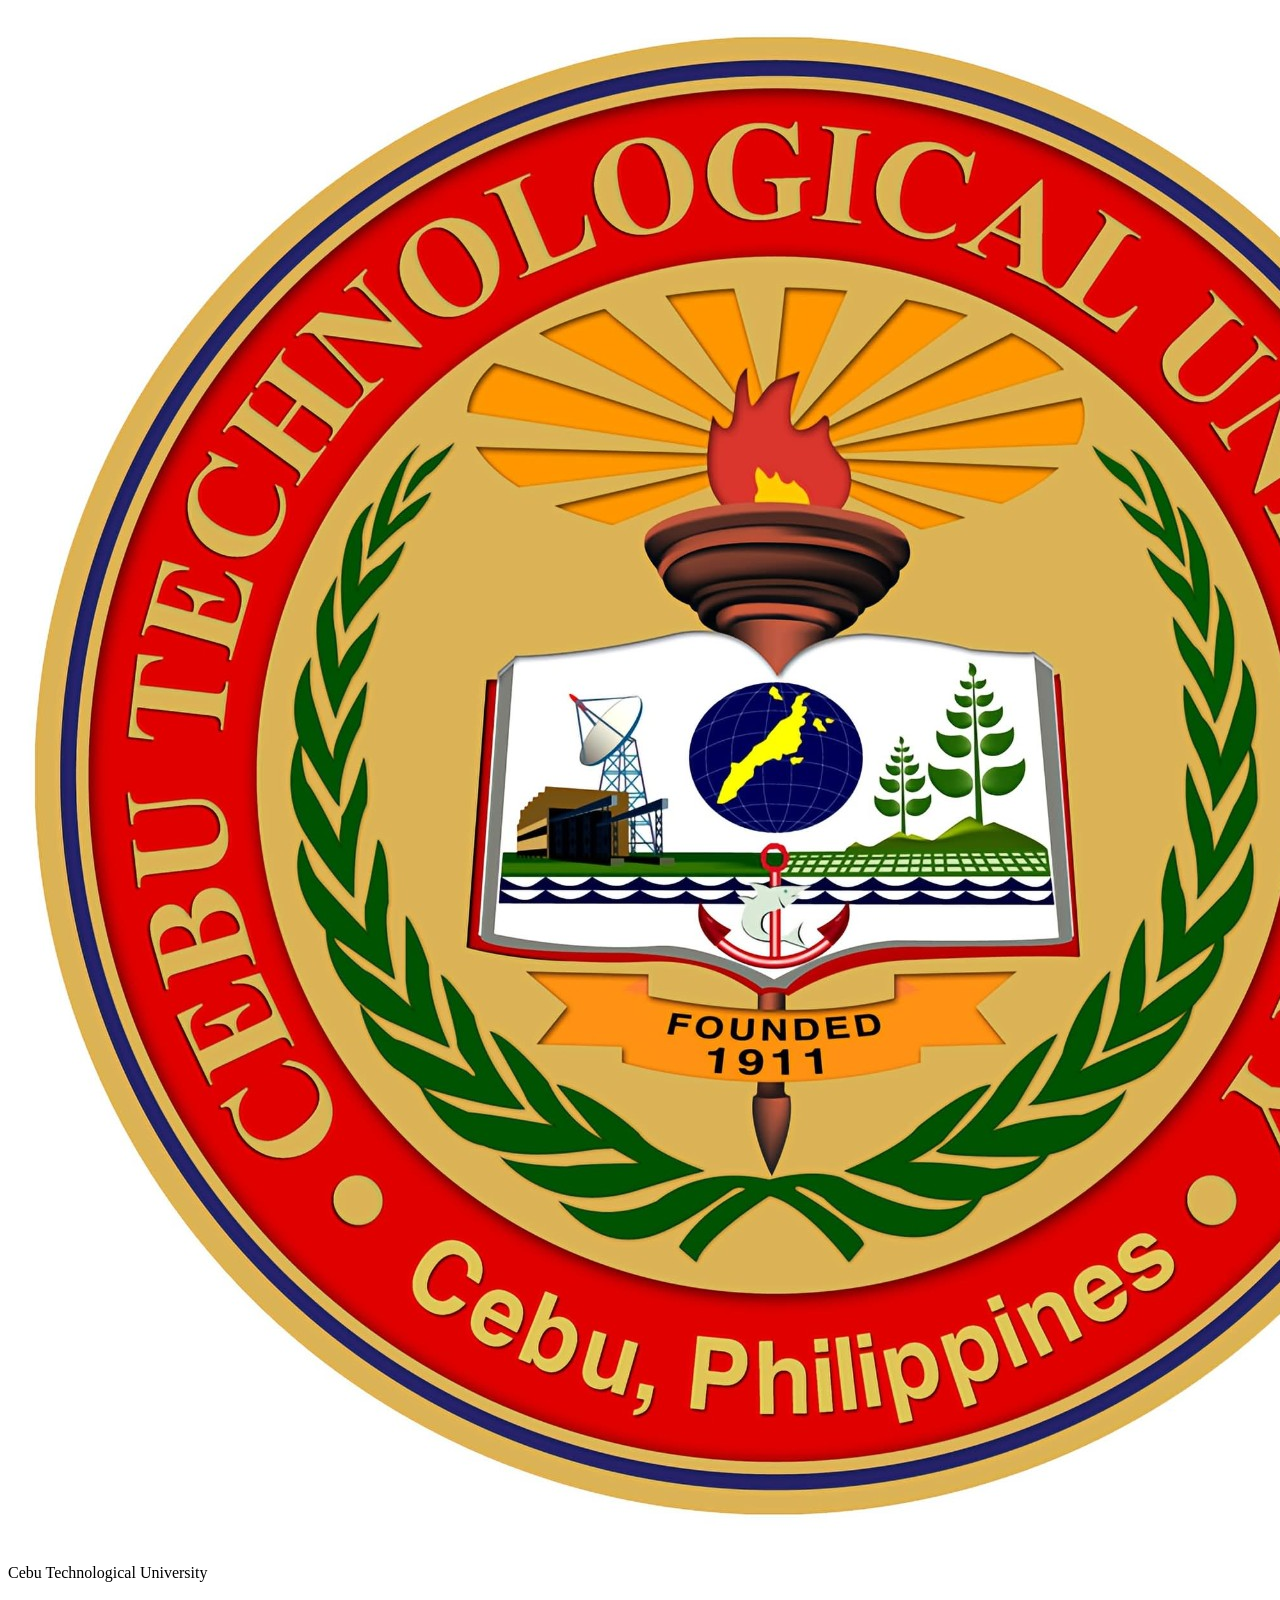
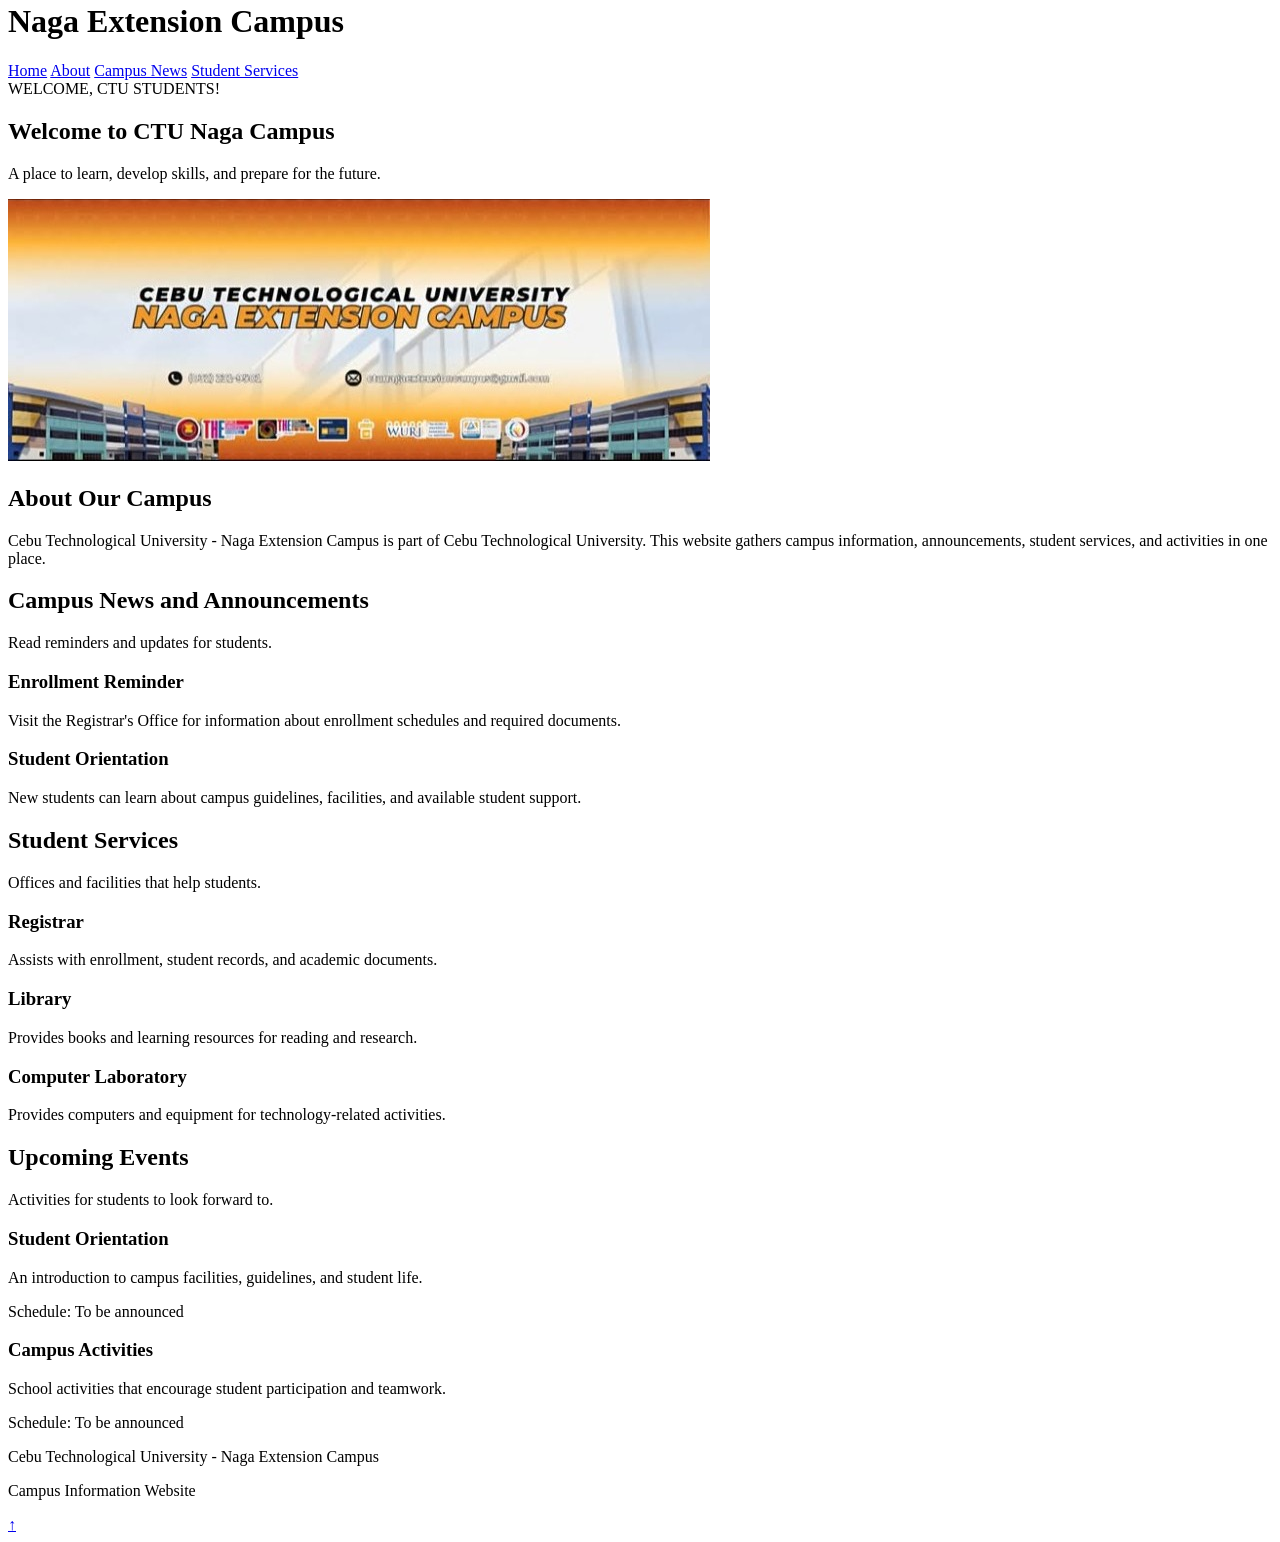
==== index.html @ bbb65af6 "create index.html" ====
<!DOCTYPE html>
<html lang="en">
<head>
    <meta charset="UTF-8">
    <meta name="viewport" content="width=device-width, initial-scale=1.0">
    <title>CTU Naga Campus Information</title>
    <link rel="stylesheet" href="style.css">
</head>
<body>

    <header>
        <div class="header-content">
            <img src="images/ctu-logo.jpg" alt="Cebu Technological University logo">
            <div>
                <p>Cebu Technological University</p>
                <h1>Naga Extension Campus</h1>
            </div>
        </div>
    </header>

    <nav>
        <a href="#home">Home</a>
        <a href="#about">About</a>
        <a href="#news">Campus News</a>
        <a href="#services">Student Services</a>
    </nav>

    <main>
        <section id="home" class="welcome">
            <span class="welcome-label">WELCOME, CTU STUDENTS!</span>
            <h2>Welcome to CTU Naga Campus</h2>
            <p>A place to learn, develop skills, and prepare for the future.</p>
            <img class="campus-banner" src="images/campus-banner.jpg" alt="Cebu Technological University Naga Extension Campus banner">
        </section>

        <section id="about" class="section about">
            <h2>About Our Campus</h2>
            <p>Cebu Technological University - Naga Extension Campus is part of Cebu Technological University. This website gathers campus information, announcements, student services, and activities in one place.</p>
        </section>

        <section id="news" class="section">
            <h2>Campus News and Announcements</h2>
            <p class="section-description">Read reminders and updates for students.</p>

            <div class="card-container">
                <div class="card">
                    <h3>Enrollment Reminder</h3>
                    <p>Visit the Registrar's Office for information about enrollment schedules and required documents.</p>
                </div>

                <div class="card">
                    <h3>Student Orientation</h3>
                    <p>New students can learn about campus guidelines, facilities, and available student support.</p>
                </div>
            </div>
        </section>

        <section id="services" class="section services">
            <h2>Student Services</h2>
            <p class="section-description">Offices and facilities that help students.</p>

            <div class="card-container">
                <div class="card">
                    <h3>Registrar</h3>
                    <p>Assists with enrollment, student records, and academic documents.</p>
                </div>

                <div class="card">
                    <h3>Library</h3>
                    <p>Provides books and learning resources for reading and research.</p>
                </div>

                <div class="card">
                    <h3>Computer Laboratory</h3>
                    <p>Provides computers and equipment for technology-related activities.</p>
                </div>
            </div>
        </section>

        <section id="events" class="section">
            <h2>Upcoming Events</h2>
            <p class="section-description">Activities for students to look forward to.</p>

            <div class="card-container">
                <div class="card event-card">
                    <h3>Student Orientation</h3>
                    <p>An introduction to campus facilities, guidelines, and student life.</p>
                    <p class="event-note">Schedule: To be announced</p>
                </div>

                <div class="card event-card">
                    <h3>Campus Activities</h3>
                    <p>School activities that encourage student participation and teamwork.</p>
                    <p class="event-note">Schedule: To be announced</p>
                </div>
            </div>
        </section>
    </main>

    <footer>
        <p>Cebu Technological University - Naga Extension Campus</p>
        <p>Campus Information Website</p>
    </footer>

    <a class="back-to-top" href="#home">↑</a>

</body>
</html>
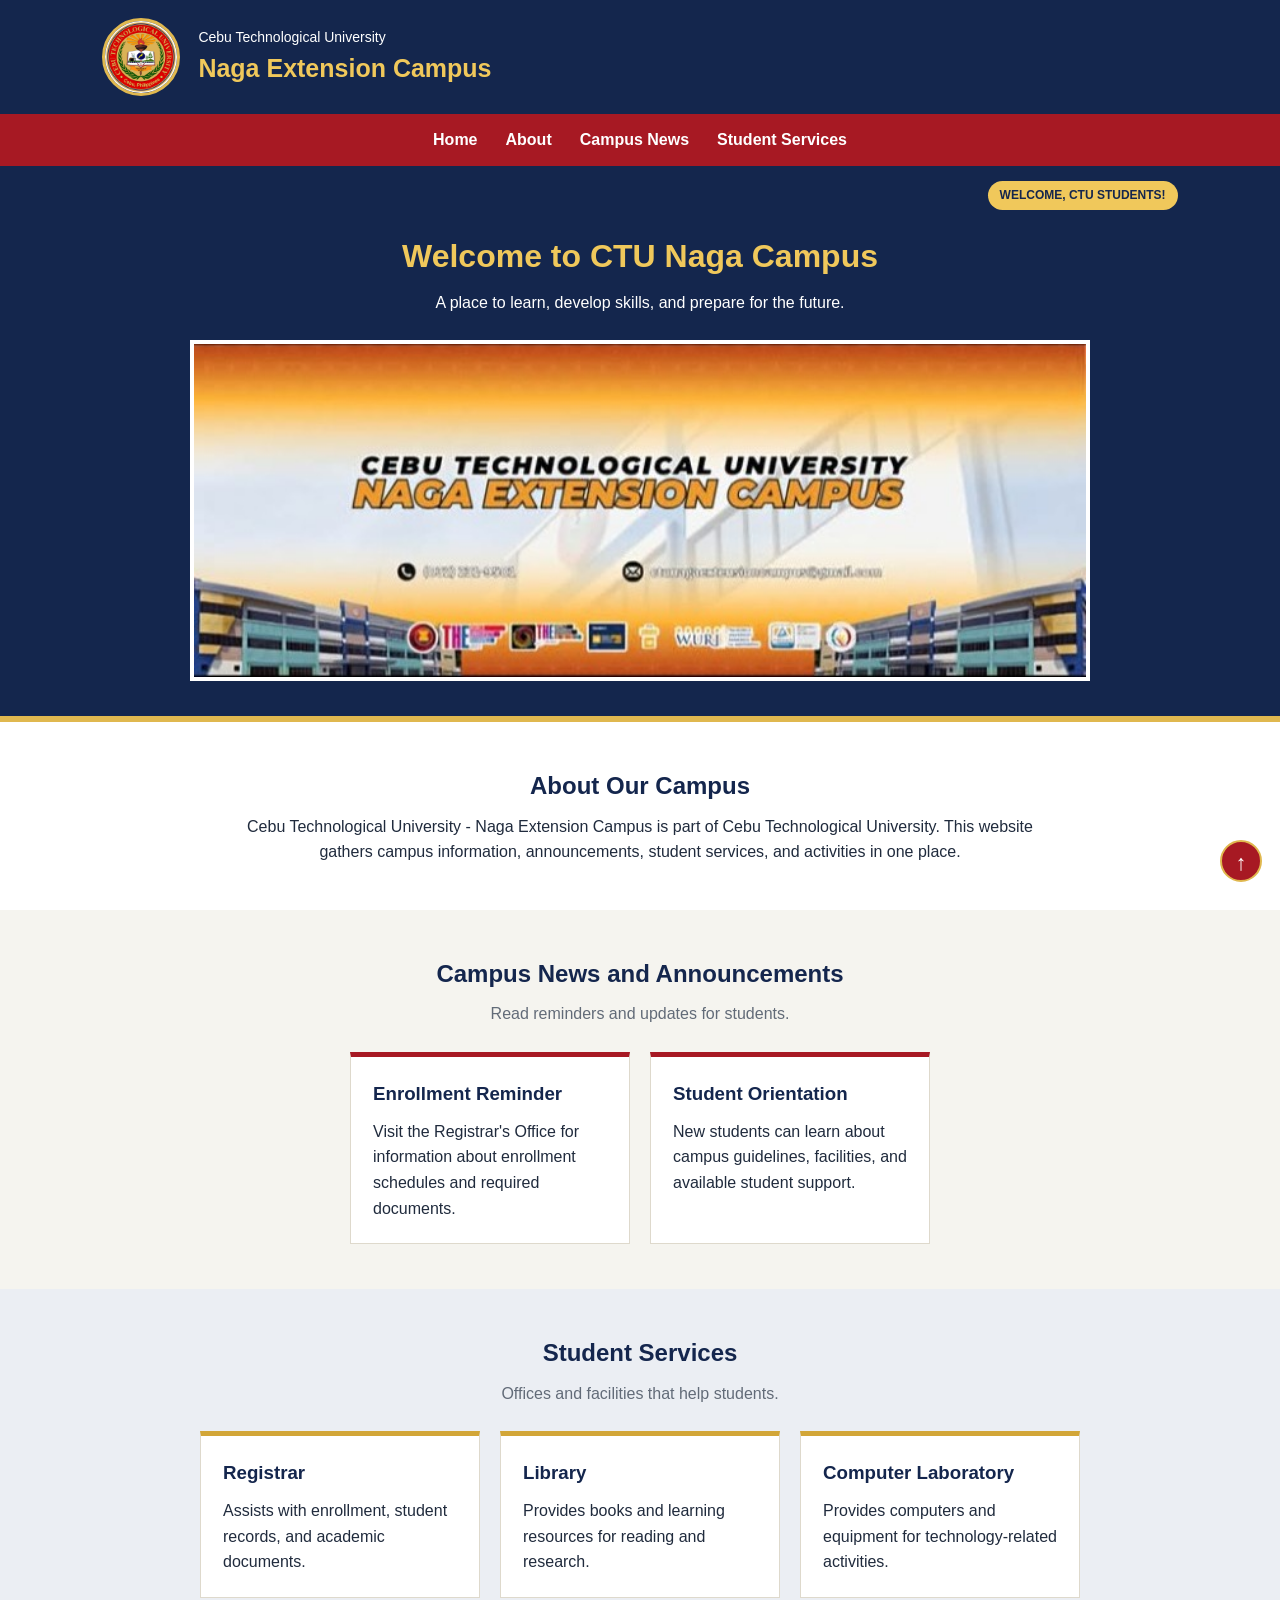
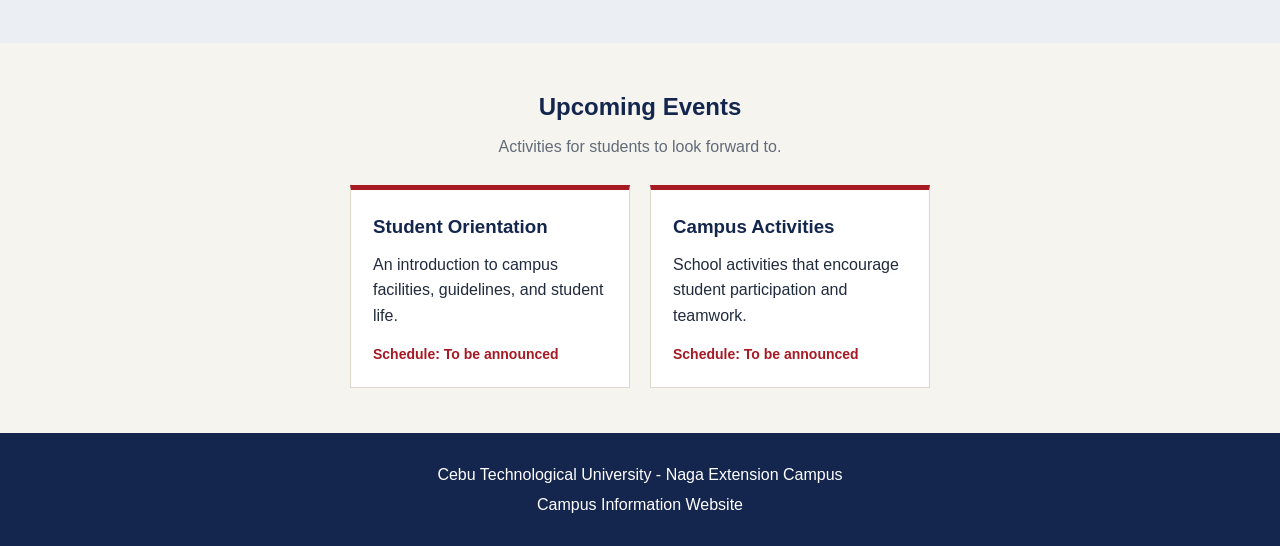
==== commit d317e443: "update index.html" ====
--- a/index.html
+++ b/index.html
@@ -1,8 +1,6 @@
 <!DOCTYPE html>
 <html lang="en">
 <head>
-    <meta charset="UTF-8">
-    <meta name="viewport" content="width=device-width, initial-scale=1.0">
     <title>CTU Naga Campus Information</title>
     <link rel="stylesheet" href="style.css">
 </head>
--- a/style.css
+++ b/style.css
@@ -0,0 +1,236 @@
+* {
+    box-sizing: border-box;
+}
+
+html {
+    scroll-behavior: smooth;
+}
+
+body {
+    margin: 0;
+    font-family: Arial, sans-serif;
+    background-color: #f5f4ef;
+    color: #202b3d;
+    line-height: 1.6;
+}
+
+header {
+    background-color: #14264d;
+    color: white;
+    padding: 18px 8%;
+}
+
+.header-content {
+    display: flex;
+    align-items: center;
+    gap: 18px;
+}
+
+.header-content img {
+    width: 78px;
+    height: 78px;
+    border-radius: 50%;
+    border: 3px solid #e0b84f;
+}
+
+.header-content p {
+    margin: 0;
+    font-size: 14px;
+}
+
+.header-content h1 {
+    margin: 0;
+    color: #f0c85b;
+    font-size: 25px;
+}
+
+nav {
+    position: static;
+    background-color: #a71923;
+    padding: 13px 8%;
+    display: flex;
+    justify-content: center;
+    flex-wrap: wrap;
+    gap: 28px;
+}
+
+nav a {
+    color: white;
+    text-decoration: none;
+    font-weight: bold;
+}
+
+nav a:hover {
+    color: #f0c85b;
+}
+
+.welcome {
+    position: relative;
+    background-color: #14264d;
+    color: white;
+    text-align: center;
+    padding: 65px 8% 35px;
+    border-bottom: 6px solid #e0b84f;
+}
+
+.welcome-label {
+    position: absolute;
+    top: 15px;
+    right: 8%;
+    color: #14264d;
+    background-color: #f0c85b;
+    padding: 5px 12px;
+    border-radius: 15px;
+    font-size: 12px;
+    font-weight: bold;
+}
+
+.welcome h2 {
+    margin: 0 0 8px;
+    color: #f0c85b;
+    font-size: 32px;
+}
+
+.welcome p {
+    margin: 0 auto 25px;
+}
+
+.campus-banner {
+    display: block;
+    width: 100%;
+    max-width: 900px;
+    height: auto;
+    margin: 0 auto;
+    border: 4px solid white;
+}
+
+.section {
+    padding: 45px 8%;
+    text-align: center;
+}
+
+.section h2 {
+    margin: 0 0 8px;
+    color: #14264d;
+}
+
+.section-description {
+    margin: 0 0 25px;
+    color: #626b78;
+}
+
+.about {
+    background-color: white;
+}
+
+.about p {
+    max-width: 800px;
+    margin: 0 auto;
+}
+
+.card-container {
+    display: flex;
+    justify-content: center;
+    flex-wrap: wrap;
+    gap: 20px;
+}
+
+.card {
+    width: 280px;
+    padding: 22px;
+    border: 1px solid #ded9cc;
+    border-top: 5px solid #a71923;
+    background-color: white;
+    text-align: left;
+}
+
+.card h3 {
+    margin: 0 0 10px;
+    color: #14264d;
+}
+
+.card p {
+    margin: 0;
+}
+
+.services {
+    background-color: #ebeef3;
+}
+
+.services .card {
+    border-top-color: #d2a638;
+}
+
+.card .event-note {
+    margin-top: 14px;
+    color: #a71923;
+    font-weight: bold;
+    font-size: 14px;
+}
+
+footer {
+    background-color: #14264d;
+    color: white;
+    text-align: center;
+    padding: 25px 15px;
+}
+
+footer p {
+    margin: 4px;
+}
+
+.back-to-top {
+    position: fixed;
+    right: 18px;
+    bottom: 18px;
+    width: 42px;
+    height: 42px;
+    background-color: #a71923;
+    color: white;
+    text-align: center;
+    line-height: 42px;
+    text-decoration: none;
+    border: 2px solid #e0b84f;
+    border-radius: 50%;
+    font-size: 22px;
+}
+
+@media (max-width: 600px) {
+    .header-content h1 {
+        font-size: 19px;
+    }
+
+    .header-content img {
+        width: 65px;
+        height: 65px;
+    }
+
+    nav {
+        gap: 12px;
+        padding: 12px 5%;
+    }
+
+    nav a {
+        font-size: 14px;
+    }
+
+    .welcome {
+        padding: 75px 5% 25px;
+    }
+
+    .welcome-label {
+        right: 5%;
+    }
+
+    .welcome h2 {
+        font-size: 25px;
+    }
+
+    .section {
+        padding: 35px 5%;
+    }
+
+    .card {
+        width: 100%;
+    }
+}
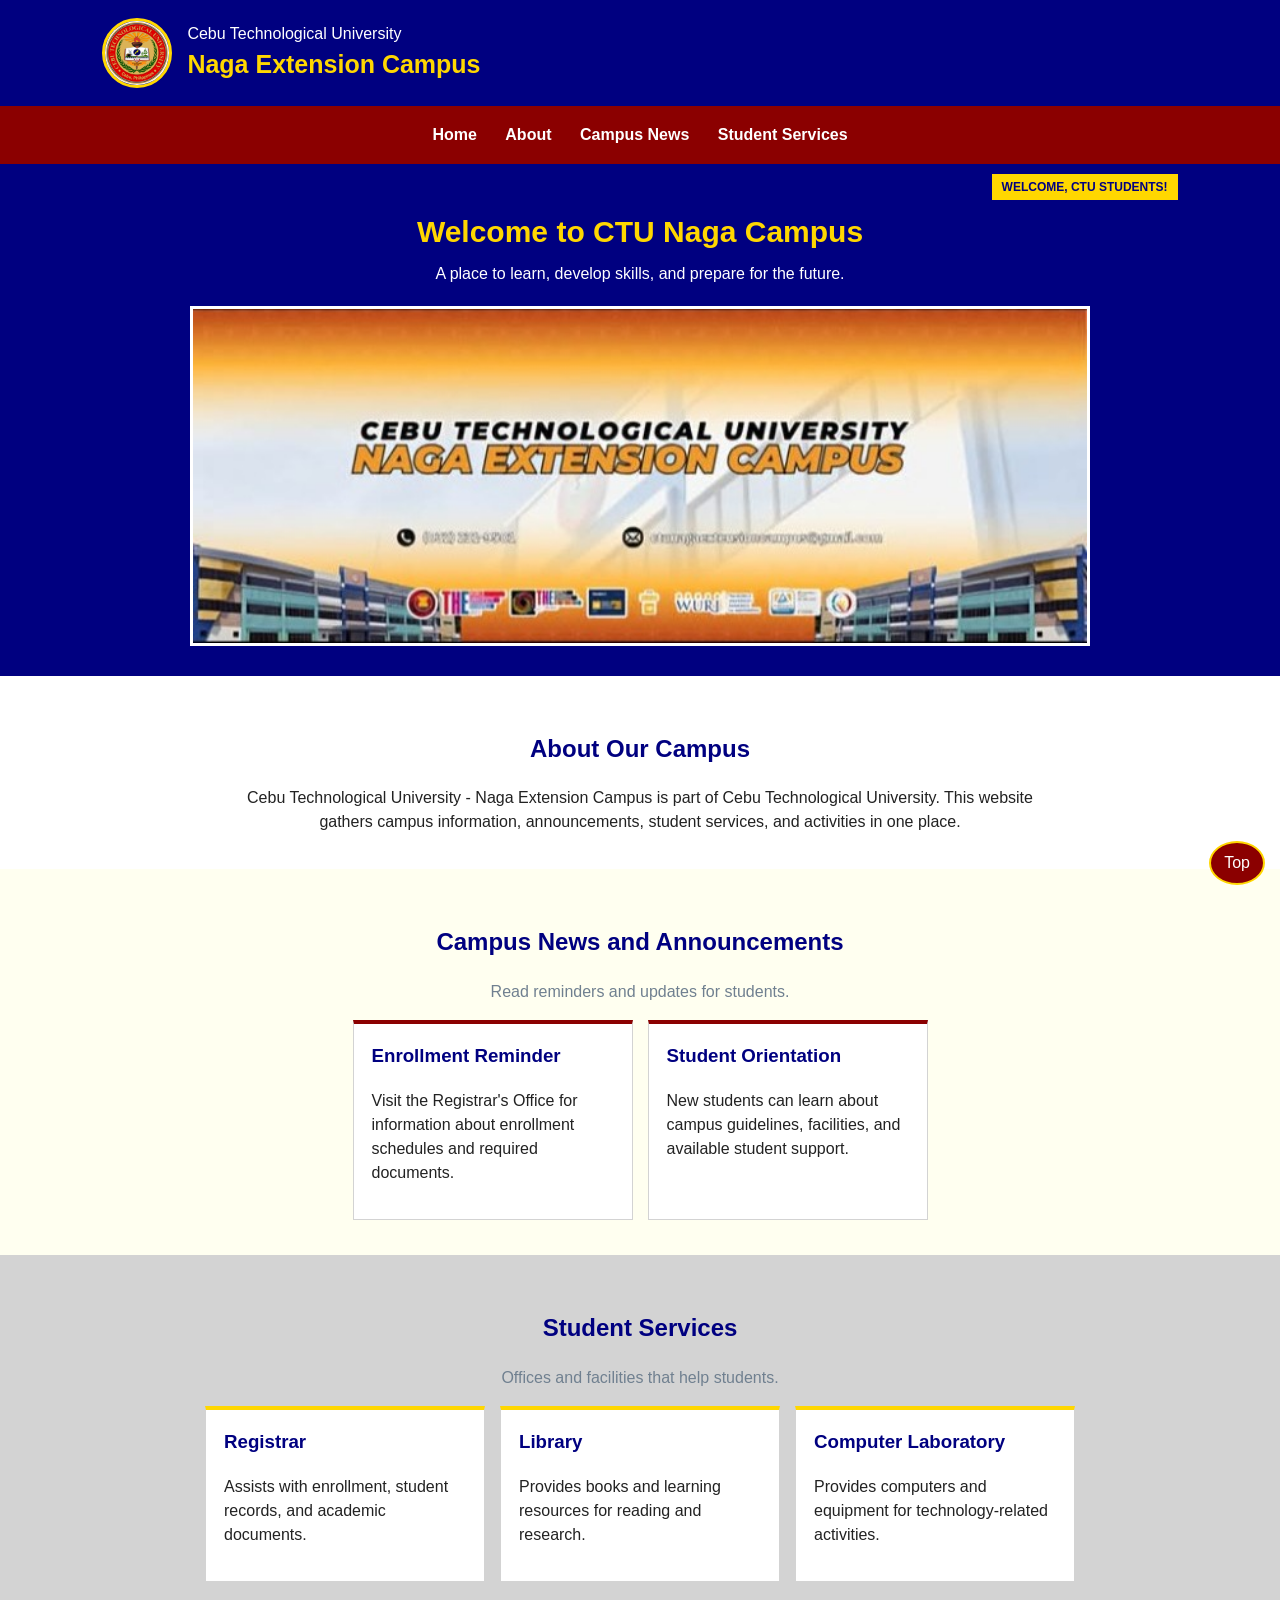
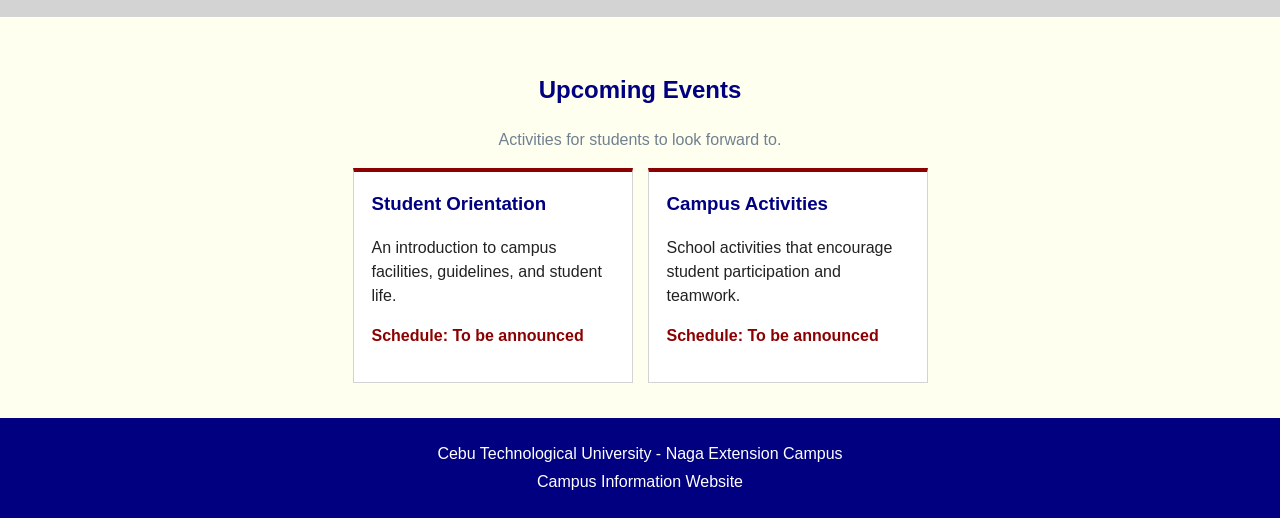
==== commit 76005681: "Simplify campus website markup" ====
--- a/index.html
+++ b/index.html
@@ -1,6 +1,8 @@
 <!DOCTYPE html>
 <html lang="en">
 <head>
+    <meta charset="UTF-8">
+    <meta name="viewport" content="width=device-width, initial-scale=1.0">
     <title>CTU Naga Campus Information</title>
     <link rel="stylesheet" href="style.css">
 </head>
@@ -80,13 +82,13 @@
             <p class="section-description">Activities for students to look forward to.</p>
 
             <div class="card-container">
-                <div class="card event-card">
+                <div class="card">
                     <h3>Student Orientation</h3>
                     <p>An introduction to campus facilities, guidelines, and student life.</p>
                     <p class="event-note">Schedule: To be announced</p>
                 </div>
 
-                <div class="card event-card">
+                <div class="card">
                     <h3>Campus Activities</h3>
                     <p>School activities that encourage student participation and teamwork.</p>
                     <p class="event-note">Schedule: To be announced</p>
@@ -100,7 +102,7 @@
         <p>Campus Information Website</p>
     </footer>
 
-    <a class="back-to-top" href="#home">↑</a>
+    <a class="back-to-top" href="#home">Top</a>
 
 </body>
 </html>
--- a/style.css
+++ b/style.css
@@ -1,21 +1,27 @@
+/* Main colors */ 
+:root {
+    --navy: navy;
+    --red: darkred;
+    --gold: gold;
+    --background: ivory;
+}
+
+/* Basic page style */
 * {
     box-sizing: border-box;
-}
-
-html {
-    scroll-behavior: smooth;
 }
 
 body {
     margin: 0;
     font-family: Arial, sans-serif;
-    background-color: #f5f4ef;
-    color: #202b3d;
-    line-height: 1.6;
-}
-
+    background: var(--background);
+    color: #222;
+    line-height: 1.5;
+}
+
+/* Header */
 header {
-    background-color: #14264d;
+    background: var(--navy);
     color: white;
     padding: 18px 8%;
 }
@@ -23,76 +29,73 @@
 .header-content {
     display: flex;
     align-items: center;
-    gap: 18px;
+    gap: 15px;
 }
 
 .header-content img {
-    width: 78px;
-    height: 78px;
+    width: 70px;
+    height: 70px;
+    border: 3px solid var(--gold);
     border-radius: 50%;
-    border: 3px solid #e0b84f;
-}
-
-.header-content p {
-    margin: 0;
-    font-size: 14px;
-}
-
+}
+
+.header-content p,
 .header-content h1 {
     margin: 0;
-    color: #f0c85b;
+}
+
+.header-content h1 {
+    color: var(--gold);
     font-size: 25px;
 }
 
+/* Navigation */
 nav {
-    position: static;
-    background-color: #a71923;
-    padding: 13px 8%;
-    display: flex;
-    justify-content: center;
-    flex-wrap: wrap;
-    gap: 28px;
+    background: var(--red);
+    padding: 12px;
+    text-align: center;
 }
 
 nav a {
+    display: inline-block;
+    margin: 5px 12px;
     color: white;
     text-decoration: none;
     font-weight: bold;
 }
 
 nav a:hover {
-    color: #f0c85b;
-}
-
+    color: var(--gold);
+}
+
+/* Welcome section */
 .welcome {
     position: relative;
-    background-color: #14264d;
-    color: white;
-    text-align: center;
-    padding: 65px 8% 35px;
-    border-bottom: 6px solid #e0b84f;
+    padding: 45px 8% 30px;
+    background: var(--navy);
+    color: white;
+    text-align: center;
+}
+
+.welcome h2 {
+    margin: 0 0 8px;
+    color: var(--gold);
+    font-size: 30px;
+}
+
+.welcome p {
+    margin: 0 0 20px;
 }
 
 .welcome-label {
     position: absolute;
-    top: 15px;
+    top: 10px;
     right: 8%;
-    color: #14264d;
-    background-color: #f0c85b;
-    padding: 5px 12px;
-    border-radius: 15px;
+    padding: 4px 10px;
+    background: var(--gold);
+    color: var(--navy);
     font-size: 12px;
     font-weight: bold;
-}
-
-.welcome h2 {
-    margin: 0 0 8px;
-    color: #f0c85b;
-    font-size: 32px;
-}
-
-.welcome p {
-    margin: 0 auto 25px;
 }
 
 .campus-banner {
@@ -100,122 +103,111 @@
     width: 100%;
     max-width: 900px;
     height: auto;
-    margin: 0 auto;
-    border: 4px solid white;
-}
-
+    margin: auto;
+    border: 3px solid white;
+}
+
+/* Main sections */
 .section {
-    padding: 45px 8%;
+    padding: 35px 8%;
     text-align: center;
 }
 
 .section h2 {
-    margin: 0 0 8px;
-    color: #14264d;
+    color: var(--navy);
 }
 
 .section-description {
-    margin: 0 0 25px;
-    color: #626b78;
+    color: slategray;
 }
 
 .about {
-    background-color: white;
+    background: white;
 }
 
 .about p {
     max-width: 800px;
-    margin: 0 auto;
-}
-
+    margin: auto;
+}
+
+/* News, services, and event cards */
 .card-container {
     display: flex;
     justify-content: center;
     flex-wrap: wrap;
-    gap: 20px;
+    gap: 15px;
 }
 
 .card {
     width: 280px;
-    padding: 22px;
-    border: 1px solid #ded9cc;
-    border-top: 5px solid #a71923;
-    background-color: white;
+    padding: 18px;
+    border: 1px solid lightgray;
+    border-top: 4px solid var(--red);
+    background: white;
     text-align: left;
 }
 
 .card h3 {
-    margin: 0 0 10px;
-    color: #14264d;
-}
-
-.card p {
-    margin: 0;
+    margin-top: 0;
+    color: var(--navy);
 }
 
 .services {
-    background-color: #ebeef3;
+    background: lightgray;
 }
 
 .services .card {
-    border-top-color: #d2a638;
-}
-
-.card .event-note {
-    margin-top: 14px;
-    color: #a71923;
+    border-top-color: var(--gold);
+}
+
+.event-note {
+    margin-top: 12px;
+    color: var(--red);
     font-weight: bold;
-    font-size: 14px;
-}
-
+}
+
+/* Footer */
 footer {
-    background-color: #14264d;
-    color: white;
-    text-align: center;
-    padding: 25px 15px;
+    padding: 20px;
+    background: var(--navy);
+    color: white;
+    text-align: center;
 }
 
 footer p {
     margin: 4px;
 }
 
+/* Fixed button stays visible while scrolling */
 .back-to-top {
     position: fixed;
-    right: 18px;
-    bottom: 18px;
-    width: 42px;
-    height: 42px;
-    background-color: #a71923;
-    color: white;
-    text-align: center;
-    line-height: 42px;
+    right: 15px;
+    bottom: 15px;
+    padding: 8px 13px;
+    border: 2px solid var(--gold);
+    border-radius: 50%;
+    background: var(--red);
+    color: white;
     text-decoration: none;
-    border: 2px solid #e0b84f;
-    border-radius: 50%;
-    font-size: 22px;
-}
-
+}
+
+/* Mobile layout */
 @media (max-width: 600px) {
+    header {
+        padding: 15px 5%;
+    }
+
+    .header-content img {
+        width: 60px;
+        height: 60px;
+    }
+
     .header-content h1 {
         font-size: 19px;
     }
 
-    .header-content img {
-        width: 65px;
-        height: 65px;
-    }
-
-    nav {
-        gap: 12px;
-        padding: 12px 5%;
-    }
-
-    nav a {
-        font-size: 14px;
-    }
-
     .welcome {
-        padding: 75px 5% 25px;
+        padding: 65px 5% 25px;
     }
 
     .welcome-label {
@@ -223,11 +215,11 @@
     }
 
     .welcome h2 {
-        font-size: 25px;
+        font-size: 24px;
     }
 
     .section {
-        padding: 35px 5%;
+        padding: 30px 5%;
     }
 
     .card {
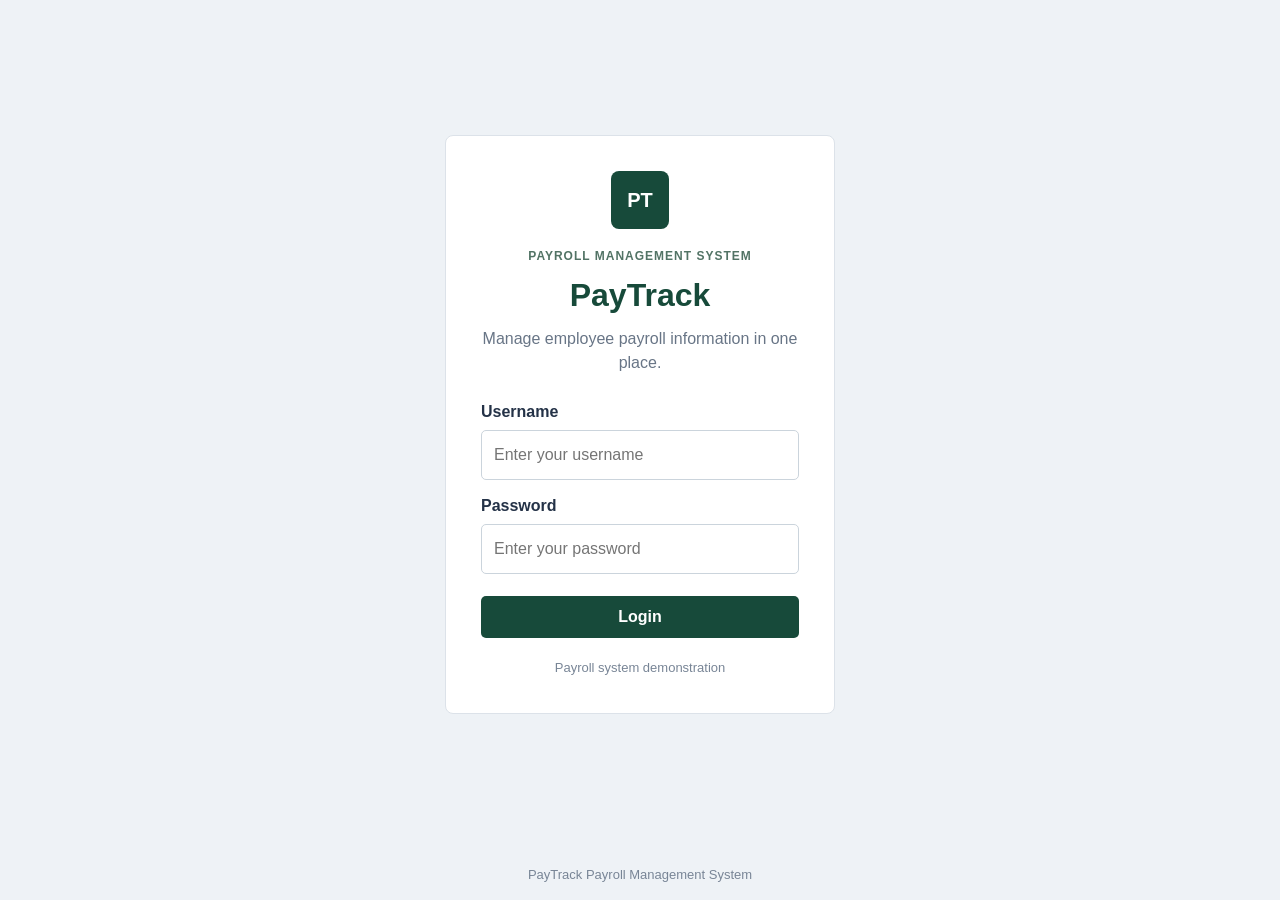
==== commit 4ebe02d6: "Replace campus site with PayTrack payroll management system" ====
--- a/index.html
+++ b/index.html
@@ -3,106 +3,39 @@
 <head>
     <meta charset="UTF-8">
     <meta name="viewport" content="width=device-width, initial-scale=1.0">
-    <title>CTU Naga Campus Information</title>
+    <title>PayTrack | Login</title>
     <link rel="stylesheet" href="style.css">
 </head>
-<body>
+<body class="login-body">
 
-    <header>
-        <div class="header-content">
-            <img src="images/ctu-logo.jpg" alt="Cebu Technological University logo">
-            <div>
-                <p>Cebu Technological University</p>
-                <h1>Naga Extension Campus</h1>
-            </div>
-        </div>
-    </header>
+    <!-- LOGIN PAGE: the form opens the dashboard when both fields are filled in. -->
+    <main class="login-page">
+        <section class="login-card">
+            <div class="brand-mark">PT</div>
 
-    <nav>
-        <a href="#home">Home</a>
-        <a href="#about">About</a>
-        <a href="#news">Campus News</a>
-        <a href="#services">Student Services</a>
-    </nav>
+            <p class="eyebrow">PAYROLL MANAGEMENT SYSTEM</p>
+            <h1>PayTrack</h1>
+            <p class="login-description">Manage employee payroll information in one place.</p>
 
-    <main>
-        <section id="home" class="welcome">
-            <span class="welcome-label">WELCOME, CTU STUDENTS!</span>
-            <h2>Welcome to CTU Naga Campus</h2>
-            <p>A place to learn, develop skills, and prepare for the future.</p>
-            <img class="campus-banner" src="images/campus-banner.jpg" alt="Cebu Technological University Naga Extension Campus banner">
-        </section>
+            <form action="dashboard.html" method="get">
+                <label for="username">Username</label>
+                <input type="text" id="username" name="username"
+                       placeholder="Enter your username" required>
 
-        <section id="about" class="section about">
-            <h2>About Our Campus</h2>
-            <p>Cebu Technological University - Naga Extension Campus is part of Cebu Technological University. This website gathers campus information, announcements, student services, and activities in one place.</p>
-        </section>
+                <label for="password">Password</label>
+                <input type="password" id="password" name="password"
+                       placeholder="Enter your password" required>
 
-        <section id="news" class="section">
-            <h2>Campus News and Announcements</h2>
-            <p class="section-description">Read reminders and updates for students.</p>
+                <button type="submit">Login</button>
+            </form>
 
-            <div class="card-container">
-                <div class="card">
-                    <h3>Enrollment Reminder</h3>
-                    <p>Visit the Registrar's Office for information about enrollment schedules and required documents.</p>
-                </div>
-
-                <div class="card">
-                    <h3>Student Orientation</h3>
-                    <p>New students can learn about campus guidelines, facilities, and available student support.</p>
-                </div>
-            </div>
-        </section>
-
-        <section id="services" class="section services">
-            <h2>Student Services</h2>
-            <p class="section-description">Offices and facilities that help students.</p>
-
-            <div class="card-container">
-                <div class="card">
-                    <h3>Registrar</h3>
-                    <p>Assists with enrollment, student records, and academic documents.</p>
-                </div>
-
-                <div class="card">
-                    <h3>Library</h3>
-                    <p>Provides books and learning resources for reading and research.</p>
-                </div>
-
-                <div class="card">
-                    <h3>Computer Laboratory</h3>
-                    <p>Provides computers and equipment for technology-related activities.</p>
-                </div>
-            </div>
-        </section>
-
-        <section id="events" class="section">
-            <h2>Upcoming Events</h2>
-            <p class="section-description">Activities for students to look forward to.</p>
-
-            <div class="card-container">
-                <div class="card">
-                    <h3>Student Orientation</h3>
-                    <p>An introduction to campus facilities, guidelines, and student life.</p>
-                    <p class="event-note">Schedule: To be announced</p>
-                </div>
-
-                <div class="card">
-                    <h3>Campus Activities</h3>
-                    <p>School activities that encourage student participation and teamwork.</p>
-                    <p class="event-note">Schedule: To be announced</p>
-                </div>
-            </div>
+            <p class="login-note">Payroll system demonstration</p>
         </section>
     </main>
 
-    <footer>
-        <p>Cebu Technological University - Naga Extension Campus</p>
-        <p>Campus Information Website</p>
+    <footer class="login-footer">
+        PayTrack Payroll Management System
     </footer>
-
-    <a class="back-to-top" href="#home">Top</a>
 
 </body>
 </html>
--- a/style.css
+++ b/style.css
@@ -1,12 +1,4 @@
-/* Main colors */ 
-:root {
-    --navy: navy;
-    --red: darkred;
-    --gold: gold;
-    --background: ivory;
-}
-
-/* Basic page style */
+/* GENERAL: basic styles shared by the login and dashboard pages. */
 * {
     box-sizing: border-box;
 }
@@ -14,215 +6,365 @@
 body {
     margin: 0;
     font-family: Arial, sans-serif;
-    background: var(--background);
-    color: #222;
+    color: #243247;
+    background: #f3f5f8;
     line-height: 1.5;
 }
 
-/* Header */
-header {
-    background: var(--navy);
-    color: white;
-    padding: 18px 8%;
-}
-
-.header-content {
-    display: flex;
+a {
+    text-decoration: none;
+}
+
+/* LOGIN PAGE: centers the login box on the screen. */
+.login-body {
+    min-height: 100vh;
+    display: flex;
+    flex-direction: column;
+    background: #eef2f6;
+}
+
+.login-page {
+    flex: 1;
+    display: flex;
+    justify-content: center;
     align-items: center;
-    gap: 15px;
-}
-
-.header-content img {
-    width: 70px;
-    height: 70px;
-    border: 3px solid var(--gold);
-    border-radius: 50%;
-}
-
-.header-content p,
-.header-content h1 {
-    margin: 0;
-}
-
-.header-content h1 {
-    color: var(--gold);
+    padding: 30px 15px;
+}
+
+.login-card {
+    width: 100%;
+    max-width: 390px;
+    padding: 35px;
+    background: white;
+    border: 1px solid #dce2e9;
+    border-radius: 8px;
+    text-align: center;
+}
+
+.brand-mark {
+    width: 58px;
+    height: 58px;
+    margin: 0 auto 18px;
+    display: flex;
+    justify-content: center;
+    align-items: center;
+    background: #174a3a;
+    color: white;
+    border-radius: 8px;
+    font-size: 20px;
+    font-weight: bold;
+}
+
+.eyebrow {
+    margin: 0 0 6px;
+    color: #527365;
+    font-size: 12px;
+    font-weight: bold;
+    letter-spacing: 1px;
+}
+
+.login-card h1 {
+    margin: 0;
+    color: #174a3a;
+    font-size: 32px;
+}
+
+.login-description {
+    margin: 8px 0 25px;
+    color: #687586;
+}
+
+.login-card form {
+    text-align: left;
+}
+
+.login-card label {
+    display: block;
+    margin: 14px 0 6px;
+    font-weight: bold;
+}
+
+.login-card input {
+    width: 100%;
+    padding: 12px;
+    border: 1px solid #cbd4dc;
+    border-radius: 5px;
+    font: inherit;
+}
+
+.login-card button {
+    width: 100%;
+    margin-top: 22px;
+    padding: 12px;
+    border: 0;
+    border-radius: 5px;
+    background: #174a3a;
+    color: white;
+    font-size: 16px;
+    font-weight: bold;
+    cursor: pointer;
+}
+
+.login-card button:hover {
+    background: #23634e;
+}
+
+.login-note,
+.login-footer {
+    color: #788596;
+    font-size: 13px;
+}
+
+.login-note {
+    margin: 20px 0 0;
+}
+
+.login-footer {
+    padding: 16px;
+    text-align: center;
+}
+
+/* DASHBOARD SIDEBAR: fixed keeps it visible while the page scrolls. */
+.dashboard-layout {
+    min-height: 100vh;
+}
+
+.sidebar {
+    position: fixed;
+    top: 0;
+    left: 0;
+    width: 230px;
+    height: 100vh;
+    padding: 24px 18px;
+    display: flex;
+    flex-direction: column;
+    background: #174a3a;
+    color: white;
+}
+
+.sidebar-brand {
+    display: flex;
+    align-items: center;
+    gap: 10px;
+    color: white;
+    font-size: 20px;
+    font-weight: bold;
+}
+
+.small-mark {
+    width: 38px;
+    height: 38px;
+    margin: 0;
+    background: white;
+    color: #174a3a;
+    font-size: 15px;
+}
+
+.sidebar-label {
+    margin: 35px 0 10px;
+    color: #c2d5cd;
+    font-size: 11px;
+    font-weight: bold;
+    letter-spacing: 1px;
+}
+
+.sidebar-nav a,
+.logout-link {
+    display: block;
+    padding: 11px 10px;
+    color: white;
+    border-radius: 5px;
+}
+
+.sidebar-nav a:hover,
+.logout-link:hover {
+    background: #28634f;
+}
+
+.logout-link {
+    margin-top: auto;
+    border-top: 1px solid #477665;
+    border-radius: 0;
+    padding-top: 18px;
+}
+
+/* MAIN CONTENT: left margin prevents the sidebar from covering the page. */
+.dashboard-main {
+    margin-left: 230px;
+    padding: 32px;
+}
+
+/* POSITIONING EXAMPLE: relative is the reference for the absolute label. */
+.page-heading {
+    position: relative;
+    margin-bottom: 30px;
+    padding: 28px;
+    background: white;
+    border: 1px solid #e0e5ec;
+    border-radius: 8px;
+}
+
+.page-heading h1 {
+    margin: 0;
+    color: #174a3a;
+    font-size: 30px;
+}
+
+.page-heading p:last-child {
+    margin-bottom: 0;
+    color: #687586;
+}
+
+.period-label {
+    position: absolute;
+    top: 25px;
+    right: 25px;
+    padding: 6px 10px;
+    background: #e8f0ec;
+    color: #174a3a;
+    border-radius: 4px;
+    font-size: 11px;
+    font-weight: bold;
+}
+
+.content-section {
+    margin-bottom: 28px;
+}
+
+.content-section h2 {
+    margin-bottom: 5px;
+    color: #174a3a;
+    font-size: 21px;
+}
+
+.section-note {
+    margin-top: 0;
+    color: #788596;
+    font-size: 14px;
+}
+
+/* SUMMARY CARDS: flex places the payroll totals in one row. */
+.summary-cards {
+    display: flex;
+    flex-wrap: wrap;
+    gap: 16px;
+}
+
+.summary-card {
+    flex: 1;
+    min-width: 150px;
+    padding: 20px;
+    background: white;
+    border: 1px solid #e0e5ec;
+    border-left: 4px solid #5c927b;
+    border-radius: 6px;
+}
+
+.summary-card p {
+    margin: 0;
+    color: #687586;
+}
+
+.summary-card h3 {
+    margin: 8px 0 0;
+    color: #174a3a;
     font-size: 25px;
 }
 
-/* Navigation */
-nav {
-    background: var(--red);
-    padding: 12px;
-    text-align: center;
-}
-
-nav a {
-    display: inline-block;
-    margin: 5px 12px;
-    color: white;
-    text-decoration: none;
-    font-weight: bold;
-}
-
-nav a:hover {
-    color: var(--gold);
-}
-
-/* Welcome section */
-.welcome {
-    position: relative;
-    padding: 45px 8% 30px;
-    background: var(--navy);
-    color: white;
-    text-align: center;
-}
-
-.welcome h2 {
-    margin: 0 0 8px;
-    color: var(--gold);
-    font-size: 30px;
-}
-
-.welcome p {
-    margin: 0 0 20px;
-}
-
-.welcome-label {
-    position: absolute;
-    top: 10px;
-    right: 8%;
-    padding: 4px 10px;
-    background: var(--gold);
-    color: var(--navy);
-    font-size: 12px;
-    font-weight: bold;
-}
-
-.campus-banner {
+/* TABLES: used for employee records and payroll details. */
+.table-container {
+    overflow-x: auto;
+    background: white;
+    border: 1px solid #e0e5ec;
+    border-radius: 6px;
+}
+
+table {
+    width: 100%;
+    border-collapse: collapse;
+    text-align: left;
+}
+
+th,
+td {
+    padding: 13px 15px;
+    border-bottom: 1px solid #e8ecf1;
+}
+
+th {
+    background: #e8f0ec;
+    color: #174a3a;
+}
+
+.deduction-list {
+    display: flex;
+    flex-wrap: wrap;
+    gap: 12px;
+}
+
+.deduction-item {
+    flex: 1;
+    min-width: 200px;
+    padding: 16px;
+    background: white;
+    border: 1px solid #e0e5ec;
+    border-radius: 6px;
+}
+
+.deduction-item strong,
+.deduction-item span {
     display: block;
-    width: 100%;
-    max-width: 900px;
-    height: auto;
-    margin: auto;
-    border: 3px solid white;
-}
-
-/* Main sections */
-.section {
-    padding: 35px 8%;
-    text-align: center;
-}
-
-.section h2 {
-    color: var(--navy);
-}
-
-.section-description {
-    color: slategray;
-}
-
-.about {
-    background: white;
-}
-
-.about p {
-    max-width: 800px;
-    margin: auto;
-}
-
-/* News, services, and event cards */
-.card-container {
-    display: flex;
-    justify-content: center;
-    flex-wrap: wrap;
-    gap: 15px;
-}
-
-.card {
-    width: 280px;
-    padding: 18px;
-    border: 1px solid lightgray;
-    border-top: 4px solid var(--red);
-    background: white;
-    text-align: left;
-}
-
-.card h3 {
-    margin-top: 0;
-    color: var(--navy);
-}
-
-.services {
-    background: lightgray;
-}
-
-.services .card {
-    border-top-color: var(--gold);
-}
-
-.event-note {
-    margin-top: 12px;
-    color: var(--red);
-    font-weight: bold;
-}
-
-/* Footer */
-footer {
-    padding: 20px;
-    background: var(--navy);
-    color: white;
-    text-align: center;
-}
-
-footer p {
-    margin: 4px;
-}
-
-/* Fixed button stays visible while scrolling */
-.back-to-top {
-    position: fixed;
-    right: 15px;
-    bottom: 15px;
-    padding: 8px 13px;
-    border: 2px solid var(--gold);
-    border-radius: 50%;
-    background: var(--red);
-    color: white;
-    text-decoration: none;
-}
-
-/* Mobile layout */
-@media (max-width: 600px) {
-    header {
-        padding: 15px 5%;
-    }
-
-    .header-content img {
-        width: 60px;
-        height: 60px;
-    }
-
-    .header-content h1 {
-        font-size: 19px;
-    }
-
-    .welcome {
-        padding: 65px 5% 25px;
-    }
-
-    .welcome-label {
-        right: 5%;
-    }
-
-    .welcome h2 {
-        font-size: 24px;
-    }
-
-    .section {
-        padding: 30px 5%;
-    }
-
-    .card {
+}
+
+.deduction-item strong {
+    color: #174a3a;
+}
+
+.deduction-item span {
+    margin-top: 4px;
+    color: #788596;
+    font-size: 13px;
+}
+
+.dashboard-footer {
+    padding: 20px 0;
+    color: #788596;
+    font-size: 13px;
+}
+
+/* MOBILE: sidebar moves above the dashboard content on narrow screens. */
+@media (max-width: 700px) {
+    .sidebar {
+        position: static;
         width: 100%;
-    }
-}
+        height: auto;
+    }
+
+    .sidebar-label {
+        margin-top: 20px;
+    }
+
+    .sidebar-nav {
+        display: flex;
+        flex-wrap: wrap;
+    }
+
+    .logout-link {
+        margin-top: 12px;
+    }
+
+    .dashboard-main {
+        margin-left: 0;
+        padding: 18px;
+    }
+
+    .period-label {
+        position: static;
+        display: inline-block;
+        margin-top: 12px;
+    }
+
+    .login-card {
+        padding: 28px 22px;
+    }
+}
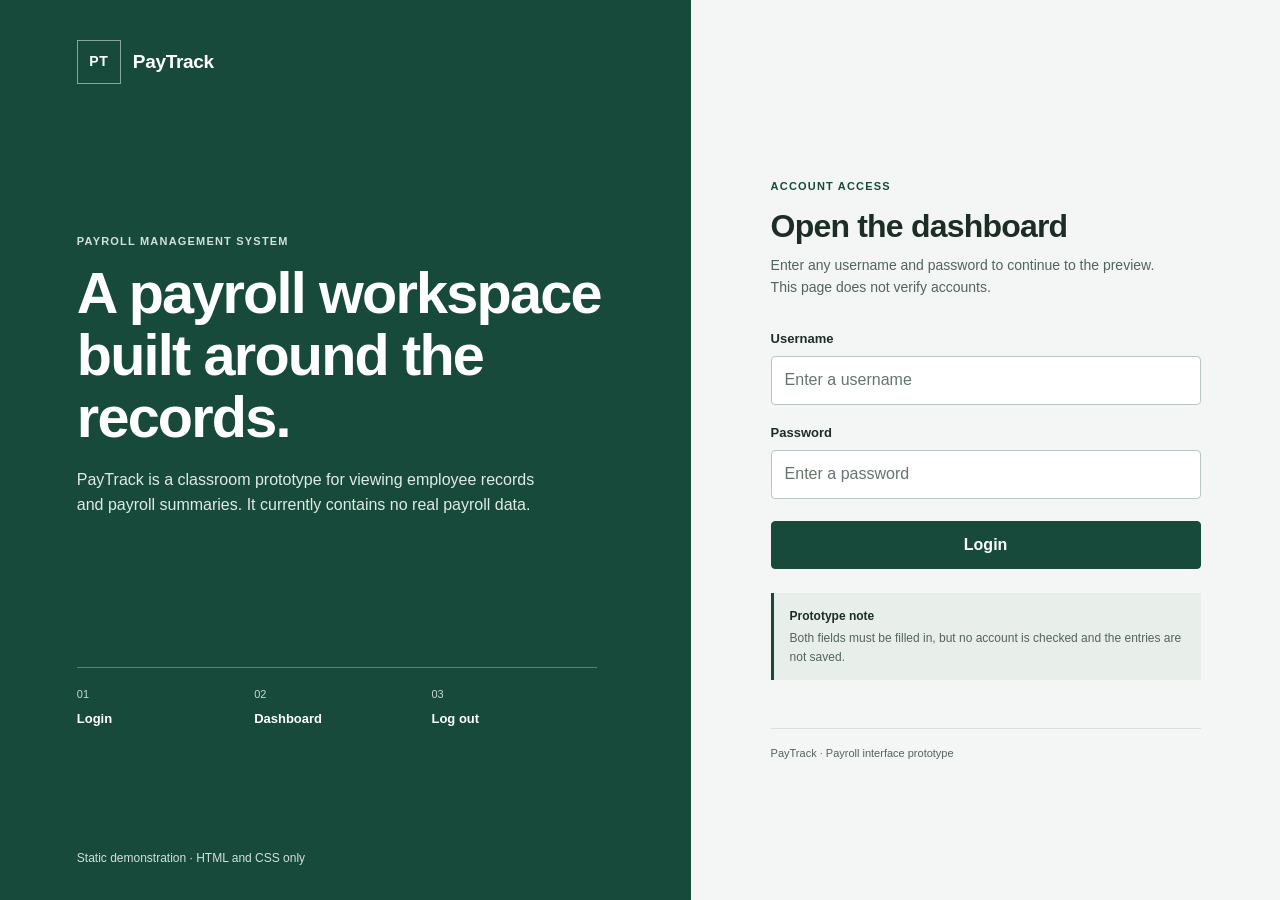
==== commit 724287c2: "Redesign PayTrack around an honest empty payroll workspace" ====
--- a/index.html
+++ b/index.html
@@ -3,39 +3,62 @@
 <head>
     <meta charset="UTF-8">
     <meta name="viewport" content="width=device-width, initial-scale=1.0">
-    <title>PayTrack | Login</title>
+    <meta name="description" content="PayTrack is a static classroom prototype of a payroll-management interface.">
+    <title>PayTrack — Login</title>
     <link rel="stylesheet" href="style.css">
 </head>
 <body class="login-body">
 
-    <!-- LOGIN PAGE: the form opens the dashboard when both fields are filled in. -->
-    <main class="login-page">
-        <section class="login-card">
-            <div class="brand-mark">PT</div>
+    <main class="login-layout">
+        <!-- INTRODUCTION: explains what this classroom prototype contains. -->
+        <section class="login-intro" aria-labelledby="intro-title">
+            <a class="brand-lockup" href="index.html" aria-label="PayTrack home">
+                <span class="brand-mark" aria-hidden="true">PT</span>
+                <span>PayTrack</span>
+            </a>
 
-            <p class="eyebrow">PAYROLL MANAGEMENT SYSTEM</p>
-            <h1>PayTrack</h1>
-            <p class="login-description">Manage employee payroll information in one place.</p>
+            <div class="intro-copy">
+                <p class="eyebrow">PAYROLL MANAGEMENT SYSTEM</p>
+                <h1 id="intro-title">A payroll workspace built around the records.</h1>
+                <p>PayTrack is a classroom prototype for viewing employee records and payroll summaries. It currently contains no real payroll data.</p>
+            </div>
 
-            <form action="dashboard.html" method="get">
-                <label for="username">Username</label>
-                <input type="text" id="username" name="username"
-                       placeholder="Enter your username" required>
+            <!-- PAGE FLOW: the three steps required for the finals activity. -->
+            <ol class="page-flow">
+                <li><span>01</span>Login</li>
+                <li><span>02</span>Dashboard</li>
+                <li><span>03</span>Log out</li>
+            </ol>
 
-                <label for="password">Password</label>
-                <input type="password" id="password" name="password"
-                       placeholder="Enter your password" required>
+            <p class="intro-footnote">Static demonstration · HTML and CSS only</p>
+        </section>
 
-                <button type="submit">Login</button>
-            </form>
+        <!-- LOGIN FORM: required fields lead to the dashboard preview. -->
+        <section class="login-panel" aria-labelledby="login-title">
+            <div class="login-form-wrap">
+                <p class="form-kicker">ACCOUNT ACCESS</p>
+                <h2 id="login-title">Open the dashboard</h2>
+                <p class="form-description">Enter any username and password to continue to the preview. This page does not verify accounts.</p>
 
-            <p class="login-note">Payroll system demonstration</p>
+                <form class="login-form" action="dashboard.html" method="get">
+                    <div class="form-field">
+                        <label for="username">Username</label>
+                        <input type="text" id="username" placeholder="Enter a username" autocomplete="off" required>
+                    </div>
+
+                    <div class="form-field">
+                        <label for="password">Password</label>
+                        <input type="password" id="password" placeholder="Enter a password" autocomplete="off" required>
+                    </div>
+
+                    <button type="submit">Login</button>
+                </form>
+
+                <p class="form-notice"><strong>Prototype note</strong> Both fields must be filled in, but no account is checked and the entries are not saved.</p>
+            </div>
+            <footer class="login-footer">PayTrack · Payroll interface prototype</footer>
         </section>
     </main>
 
-    <footer class="login-footer">
-        PayTrack Payroll Management System
-    </footer>
-
 </body>
 </html>
--- a/style.css
+++ b/style.css
@@ -1,179 +1,318 @@
-/* GENERAL: basic styles shared by the login and dashboard pages. */
+/* SHARED TOKENS: one brand color, restrained neutrals, and a small spacing scale. */
+:root {
+    --green: #174a3a;
+    --green-dark: #10382c;
+    --page: #f3f6f4;
+    --surface: #ffffff;
+    --ink: #1d2d26;
+    --muted: #52645b;
+    --line: #d7e1da;
+    --soft: #e8efea;
+    --focus: #d79a32;
+    --space-1: 4px;
+    --space-2: 8px;
+    --space-3: 12px;
+    --space-4: 16px;
+    --space-5: 24px;
+    --space-6: 32px;
+    --space-7: 48px;
+}
+
 * {
     box-sizing: border-box;
 }
 
+html {
+    scroll-behavior: smooth;
+}
+
 body {
     margin: 0;
-    font-family: Arial, sans-serif;
-    color: #243247;
-    background: #f3f5f8;
-    line-height: 1.5;
+    color: var(--ink);
+    background: var(--page);
+    font-family: Tahoma, Arial, sans-serif;
+    line-height: 1.55;
 }
 
 a {
+    color: inherit;
     text-decoration: none;
 }
 
-/* LOGIN PAGE: centers the login box on the screen. */
-.login-body {
+button,
+input {
+    font: inherit;
+}
+
+a:focus-visible,
+button:focus-visible,
+input:focus-visible {
+    outline: 3px solid var(--focus);
+    outline-offset: 3px;
+}
+
+::selection {
+    color: #ffffff;
+    background: var(--green);
+}
+
+/* LOGIN LAYOUT: the left panel explains the product; the right panel holds the form. */
+.login-layout {
     min-height: 100vh;
+    display: grid;
+    grid-template-columns: minmax(0, 1.08fr) minmax(360px, 0.92fr);
+}
+
+.login-intro {
     display: flex;
     flex-direction: column;
-    background: #eef2f6;
-}
-
-.login-page {
-    flex: 1;
-    display: flex;
+    justify-content: space-between;
+    min-height: 100vh;
+    padding: 40px clamp(28px, 6vw, 88px) 32px;
+    color: #ffffff;
+    background: var(--green);
+}
+
+.brand-lockup,
+.sidebar-brand {
+    display: inline-flex;
+    align-items: center;
+    gap: 12px;
+    width: fit-content;
+    color: inherit;
+    font-size: 19px;
+    font-weight: 700;
+    letter-spacing: -0.3px;
+}
+
+.brand-mark {
+    width: 44px;
+    height: 44px;
+    display: inline-flex;
+    align-items: center;
     justify-content: center;
-    align-items: center;
-    padding: 30px 15px;
-}
-
-.login-card {
+    border: 1px solid rgba(255, 255, 255, 0.5);
+    color: #ffffff;
+    font-size: 14px;
+    font-weight: 700;
+    letter-spacing: 0.5px;
+}
+
+.intro-copy {
+    max-width: 600px;
+    margin: 56px 0;
+}
+
+.eyebrow,
+.form-kicker,
+.section-number {
+    margin: 0 0 12px;
+    font-size: 11px;
+    font-weight: 700;
+    letter-spacing: 1.2px;
+}
+
+.eyebrow {
+    color: #d2e1d9;
+}
+
+.intro-copy h1 {
+    max-width: 590px;
+    margin: 0 0 20px;
+    font-size: clamp(36px, 4.5vw, 62px);
+    line-height: 1.08;
+    letter-spacing: -1.8px;
+}
+
+.intro-copy > p:last-child {
+    max-width: 480px;
+    margin: 0;
+    color: #e0ebe5;
+    font-size: 16px;
+}
+
+.page-flow {
+    display: grid;
+    grid-template-columns: repeat(3, minmax(0, 1fr));
+    gap: 12px;
+    max-width: 520px;
+    margin: 0;
+    padding: 18px 0 0;
+    border-top: 1px solid rgba(255, 255, 255, 0.3);
+    list-style: none;
+}
+
+.page-flow li {
+    display: flex;
+    flex-direction: column;
+    gap: 6px;
+    color: #ffffff;
+    font-size: 13px;
+    font-weight: 700;
+}
+
+.page-flow li span {
+    color: #c6d8ce;
+    font-size: 11px;
+    font-weight: 400;
+    font-variant-numeric: tabular-nums;
+}
+
+.intro-footnote {
+    margin: 28px 0 0;
+    color: #d2e1d9;
+    font-size: 12px;
+}
+
+.login-panel {
+    display: flex;
+    flex-direction: column;
+    justify-content: center;
+    padding: 64px clamp(28px, 6vw, 88px) 24px;
+    background: var(--page);
+}
+
+.login-form-wrap {
     width: 100%;
+    max-width: 430px;
+    margin: 0 auto;
+}
+
+.form-kicker {
+    color: var(--green);
+}
+
+.login-form-wrap h2 {
+    margin: 0 0 10px;
+    font-size: 32px;
+    line-height: 1.2;
+    letter-spacing: -0.8px;
+}
+
+.form-description {
     max-width: 390px;
-    padding: 35px;
-    background: white;
-    border: 1px solid #dce2e9;
-    border-radius: 8px;
-    text-align: center;
-}
-
-.brand-mark {
-    width: 58px;
-    height: 58px;
-    margin: 0 auto 18px;
-    display: flex;
-    justify-content: center;
-    align-items: center;
-    background: #174a3a;
-    color: white;
-    border-radius: 8px;
-    font-size: 20px;
-    font-weight: bold;
-}
-
-.eyebrow {
-    margin: 0 0 6px;
-    color: #527365;
+    margin: 0 0 30px;
+    color: var(--muted);
+    font-size: 14px;
+}
+
+.login-form {
+    display: flex;
+    flex-direction: column;
+    gap: 18px;
+}
+
+.form-field label {
+    display: block;
+    margin-bottom: 7px;
+    font-size: 13px;
+    font-weight: 700;
+}
+
+.form-field input {
+    width: 100%;
+    min-height: 48px;
+    padding: 11px 13px;
+    border: 1px solid #b8c8be;
+    border-radius: 4px;
+    color: var(--ink);
+    background: var(--surface);
+}
+
+.form-field input::placeholder {
+    color: #64756c;
+    opacity: 1;
+}
+
+.login-form button {
+    min-height: 48px;
+    margin-top: 4px;
+    padding: 11px 18px;
+    border: 1px solid var(--green);
+    border-radius: 4px;
+    color: #ffffff;
+    background: var(--green);
+    font-weight: 700;
+    cursor: pointer;
+}
+
+.login-form button:hover {
+    background: var(--green-dark);
+}
+
+.form-notice {
+    margin: 24px 0 0;
+    padding: 14px 16px;
+    border-left: 3px solid var(--green);
+    color: var(--muted);
+    background: #e8efea;
     font-size: 12px;
-    font-weight: bold;
-    letter-spacing: 1px;
-}
-
-.login-card h1 {
-    margin: 0;
-    color: #174a3a;
-    font-size: 32px;
-}
-
-.login-description {
-    margin: 8px 0 25px;
-    color: #687586;
-}
-
-.login-card form {
-    text-align: left;
-}
-
-.login-card label {
+}
+
+.form-notice strong {
     display: block;
-    margin: 14px 0 6px;
-    font-weight: bold;
-}
-
-.login-card input {
+    margin-bottom: 3px;
+    color: var(--ink);
+}
+
+.login-footer {
     width: 100%;
-    padding: 12px;
-    border: 1px solid #cbd4dc;
-    border-radius: 5px;
-    font: inherit;
-}
-
-.login-card button {
-    width: 100%;
-    margin-top: 22px;
-    padding: 12px;
-    border: 0;
-    border-radius: 5px;
-    background: #174a3a;
-    color: white;
-    font-size: 16px;
-    font-weight: bold;
-    cursor: pointer;
-}
-
-.login-card button:hover {
-    background: #23634e;
-}
-
-.login-note,
-.login-footer {
-    color: #788596;
-    font-size: 13px;
-}
-
-.login-note {
-    margin: 20px 0 0;
-}
-
-.login-footer {
-    padding: 16px;
-    text-align: center;
-}
-
-/* DASHBOARD SIDEBAR: fixed keeps it visible while the page scrolls. */
-.dashboard-layout {
+    max-width: 430px;
+    margin: 48px auto 0;
+    padding-top: 16px;
+    border-top: 1px solid var(--line);
+    color: var(--muted);
+    font-size: 11px;
+}
+
+/* DASHBOARD SIDEBAR: fixed positioning demonstrates CSS positioning on wide screens. */
+.dashboard-body {
     min-height: 100vh;
 }
 
 .sidebar {
     position: fixed;
-    top: 0;
-    left: 0;
-    width: 230px;
-    height: 100vh;
-    padding: 24px 18px;
+    inset: 0 auto 0 0;
+    z-index: 2;
+    width: 244px;
+    min-height: 100vh;
     display: flex;
     flex-direction: column;
-    background: #174a3a;
-    color: white;
-}
-
-.sidebar-brand {
-    display: flex;
-    align-items: center;
-    gap: 10px;
-    color: white;
-    font-size: 20px;
-    font-weight: bold;
-}
-
-.small-mark {
+    padding: 28px 20px 22px;
+    color: #ffffff;
+    background: var(--green);
+}
+
+.sidebar-mark {
     width: 38px;
     height: 38px;
-    margin: 0;
-    background: white;
-    color: #174a3a;
-    font-size: 15px;
-}
-
-.sidebar-label {
-    margin: 35px 0 10px;
-    color: #c2d5cd;
-    font-size: 11px;
-    font-weight: bold;
+    border-color: rgba(255, 255, 255, 0.5);
+    font-size: 12px;
+}
+
+.sidebar-caption {
+    margin: 38px 10px 12px;
+    color: #d2e1d9;
+    font-size: 10px;
+    font-weight: 700;
     letter-spacing: 1px;
+}
+
+.sidebar-nav {
+    display: flex;
+    flex-direction: column;
+    gap: 4px;
 }
 
 .sidebar-nav a,
 .logout-link {
-    display: block;
-    padding: 11px 10px;
-    color: white;
-    border-radius: 5px;
+    min-height: 44px;
+    display: flex;
+    align-items: center;
+    padding: 10px;
+    border-radius: 4px;
+    color: #ffffff;
+    font-size: 13px;
 }
 
 .sidebar-nav a:hover,
@@ -183,188 +322,384 @@
 
 .logout-link {
     margin-top: auto;
+    padding-top: 14px;
     border-top: 1px solid #477665;
     border-radius: 0;
-    padding-top: 18px;
-}
-
-/* MAIN CONTENT: left margin prevents the sidebar from covering the page. */
+}
+
+/* PAGE WIDTH: the left margin keeps the fixed navigation from covering content. */
 .dashboard-main {
-    margin-left: 230px;
-    padding: 32px;
-}
-
-/* POSITIONING EXAMPLE: relative is the reference for the absolute label. */
+    width: min(100% - 244px, 1420px);
+    min-height: 100vh;
+    margin-left: 244px;
+    padding: 42px clamp(24px, 5vw, 72px) 24px;
+}
+
 .page-heading {
     position: relative;
-    margin-bottom: 30px;
-    padding: 28px;
-    background: white;
-    border: 1px solid #e0e5ec;
-    border-radius: 8px;
+    display: flex;
+    align-items: flex-start;
+    justify-content: space-between;
+    gap: 28px;
+    margin-bottom: 48px;
+    padding: 10px 250px 28px 0;
+    border-bottom: 1px solid var(--line);
+}
+
+.breadcrumb {
+    margin: 0 0 14px;
+    color: var(--muted);
+    font-size: 12px;
 }
 
 .page-heading h1 {
     margin: 0;
-    color: #174a3a;
-    font-size: 30px;
-}
-
-.page-heading p:last-child {
-    margin-bottom: 0;
-    color: #687586;
-}
-
-.period-label {
+    color: var(--green);
+    font-size: clamp(32px, 3vw, 42px);
+    line-height: 1.15;
+    letter-spacing: -1px;
+}
+
+.page-summary {
+    max-width: 650px;
+    margin: 12px 0 0;
+    color: var(--muted);
+    font-size: 14px;
+}
+
+.project-stamp {
     position: absolute;
-    top: 25px;
-    right: 25px;
-    padding: 6px 10px;
-    background: #e8f0ec;
-    color: #174a3a;
-    border-radius: 4px;
-    font-size: 11px;
-    font-weight: bold;
+    top: 18px;
+    right: 0;
+    margin: 0;
+    padding: 7px 0 7px 12px;
+    border-left: 2px solid var(--green);
+    color: var(--muted);
+    font-size: 10px;
+    font-weight: 700;
+    letter-spacing: 0.8px;
 }
 
 .content-section {
-    margin-bottom: 28px;
-}
-
-.content-section h2 {
-    margin-bottom: 5px;
-    color: #174a3a;
-    font-size: 21px;
-}
-
-.section-note {
-    margin-top: 0;
-    color: #788596;
-    font-size: 14px;
-}
-
-/* SUMMARY CARDS: flex places the payroll totals in one row. */
-.summary-cards {
-    display: flex;
-    flex-wrap: wrap;
-    gap: 16px;
-}
-
-.summary-card {
-    flex: 1;
-    min-width: 150px;
-    padding: 20px;
-    background: white;
-    border: 1px solid #e0e5ec;
-    border-left: 4px solid #5c927b;
-    border-radius: 6px;
-}
-
-.summary-card p {
-    margin: 0;
-    color: #687586;
-}
-
-.summary-card h3 {
-    margin: 8px 0 0;
-    color: #174a3a;
-    font-size: 25px;
-}
-
-/* TABLES: used for employee records and payroll details. */
-.table-container {
+    margin-bottom: 54px;
+    scroll-margin-top: 24px;
+}
+
+.section-heading {
+    display: flex;
+    align-items: flex-end;
+    justify-content: space-between;
+    gap: 24px;
+    margin-bottom: 18px;
+}
+
+.section-number {
+    margin-bottom: 6px;
+    color: var(--muted);
+    font-size: 10px;
+}
+
+.section-heading h2 {
+    margin: 0;
+    color: var(--green);
+    font-size: 23px;
+    line-height: 1.25;
+    letter-spacing: -0.4px;
+}
+
+.section-context {
+    margin: 0 0 2px;
+    color: var(--muted);
+    font-size: 12px;
+    text-align: right;
+}
+
+/* TABLE: horizontal scrolling stays inside this region on narrow screens. */
+.table-shell {
     overflow-x: auto;
-    background: white;
-    border: 1px solid #e0e5ec;
-    border-radius: 6px;
+    border: 1px solid var(--line);
+    background: var(--surface);
 }
 
 table {
     width: 100%;
+    min-width: 650px;
     border-collapse: collapse;
     text-align: left;
 }
 
 th,
 td {
-    padding: 13px 15px;
-    border-bottom: 1px solid #e8ecf1;
+    padding: 15px 18px;
+    border-bottom: 1px solid var(--line);
+    font-size: 12px;
 }
 
 th {
-    background: #e8f0ec;
-    color: #174a3a;
-}
-
-.deduction-list {
-    display: flex;
-    flex-wrap: wrap;
+    color: var(--muted);
+    background: #edf2ee;
+    font-size: 10px;
+    font-weight: 700;
+    letter-spacing: 0.5px;
+    text-transform: uppercase;
+}
+
+td {
+    padding: 0;
+}
+
+.empty-state {
+    min-height: 150px;
+    display: flex;
+    align-items: center;
+    gap: 18px;
+    padding: 26px 24px;
+}
+
+.empty-rule {
+    width: 3px;
+    min-height: 56px;
+    flex: 0 0 3px;
+    background: var(--green);
+}
+
+.empty-state h3,
+.payroll-empty h3,
+.rules-copy h3 {
+    margin: 0 0 6px;
+    color: var(--ink);
+    font-size: 15px;
+}
+
+.empty-state p,
+.payroll-empty p,
+.rules-copy p {
+    max-width: 620px;
+    margin: 0;
+    color: var(--muted);
+    font-size: 12px;
+}
+
+/* PAYROLL RUN: the blank fields make the missing configuration explicit. */
+.payroll-empty {
+    display: grid;
+    grid-template-columns: minmax(230px, 0.9fr) minmax(0, 1.1fr);
+    gap: 30px;
+    align-items: center;
+    padding: 26px 24px;
+    border-top: 1px solid var(--line);
+    border-bottom: 1px solid var(--line);
+    background: var(--surface);
+}
+
+.payroll-columns {
+    display: grid;
+    grid-template-columns: repeat(3, minmax(0, 1fr));
     gap: 12px;
 }
 
-.deduction-item {
-    flex: 1;
-    min-width: 200px;
-    padding: 16px;
-    background: white;
-    border: 1px solid #e0e5ec;
-    border-radius: 6px;
-}
-
-.deduction-item strong,
-.deduction-item span {
-    display: block;
-}
-
-.deduction-item strong {
-    color: #174a3a;
-}
-
-.deduction-item span {
-    margin-top: 4px;
-    color: #788596;
+.payroll-columns span {
+    min-height: 68px;
+    display: flex;
+    align-items: center;
+    padding: 12px;
+    border: 1px dashed #b8c8be;
+    color: var(--muted);
+    font-size: 11px;
+}
+
+.rules-copy {
+    max-width: 900px;
+    padding: 22px 24px;
+    border-left: 3px solid var(--green);
+    background: #e8efea;
+}
+
+.limits-list {
+    margin: 0;
+    border-top: 1px solid var(--line);
+}
+
+.limits-list div {
+    display: grid;
+    grid-template-columns: minmax(150px, 0.34fr) minmax(0, 1fr);
+    gap: 24px;
+    padding: 16px 0;
+    border-bottom: 1px solid var(--line);
+}
+
+.limits-list dt {
     font-size: 13px;
+    font-weight: 700;
+}
+
+.limits-list dd {
+    margin: 0;
+    color: var(--muted);
+    font-size: 12px;
 }
 
 .dashboard-footer {
-    padding: 20px 0;
-    color: #788596;
-    font-size: 13px;
-}
-
-/* MOBILE: sidebar moves above the dashboard content on narrow screens. */
-@media (max-width: 700px) {
+    display: flex;
+    justify-content: space-between;
+    gap: 20px;
+    padding: 18px 0 8px;
+    border-top: 1px solid var(--line);
+    color: var(--muted);
+    font-size: 11px;
+}
+
+.dashboard-footer a {
+    color: var(--green);
+    font-weight: 700;
+    text-decoration: underline;
+    text-underline-offset: 3px;
+}
+
+/* MOBILE: navigation becomes a normal top section; tables scroll within their own shell. */
+@media (max-width: 760px) {
+    .login-layout {
+        grid-template-columns: 1fr;
+    }
+
+    .login-intro {
+        min-height: auto;
+        padding: 26px 24px 24px;
+    }
+
+    .intro-copy {
+        margin: 38px 0 32px;
+    }
+
+    .intro-copy h1 {
+        max-width: 480px;
+        font-size: clamp(34px, 9vw, 46px);
+        letter-spacing: -1.2px;
+    }
+
+    .page-flow {
+        max-width: none;
+    }
+
+    .intro-footnote {
+        margin-top: 20px;
+    }
+
+    .login-panel {
+        min-height: 560px;
+        padding: 52px 24px 24px;
+    }
+
+    .login-footer {
+        margin-top: 40px;
+    }
+
     .sidebar {
         position: static;
         width: 100%;
-        height: auto;
-    }
-
-    .sidebar-label {
-        margin-top: 20px;
+        min-height: 0;
+        padding: 18px 20px 14px;
+    }
+
+    .sidebar-caption {
+        margin: 18px 0 8px;
     }
 
     .sidebar-nav {
         display: flex;
+        flex-direction: row;
         flex-wrap: wrap;
+        gap: 4px;
+    }
+
+    .sidebar-nav a {
+        min-height: 44px;
+        padding: 9px 10px;
     }
 
     .logout-link {
+        min-height: 44px;
         margin-top: 12px;
+        padding: 10px 0 0;
     }
 
     .dashboard-main {
+        width: 100%;
         margin-left: 0;
-        padding: 18px;
-    }
-
-    .period-label {
+        padding: 28px 20px 20px;
+    }
+
+    .page-heading {
+        margin-bottom: 36px;
+        padding: 0 0 22px;
+    }
+
+    .project-stamp {
         position: static;
-        display: inline-block;
-        margin-top: 12px;
-    }
-
-    .login-card {
-        padding: 28px 22px;
-    }
-}
+        align-self: flex-start;
+        margin-top: 6px;
+    }
+
+    .section-heading {
+        align-items: flex-start;
+        flex-direction: column;
+        gap: 8px;
+    }
+
+    .section-context {
+        text-align: left;
+    }
+
+    .payroll-empty {
+        grid-template-columns: 1fr;
+        gap: 20px;
+        padding: 22px 18px;
+    }
+
+    .limits-list div {
+        grid-template-columns: 1fr;
+        gap: 4px;
+    }
+
+    .dashboard-footer {
+        flex-direction: column;
+        gap: 8px;
+    }
+}
+
+@media (max-width: 420px) {
+    .login-intro {
+        padding-right: 20px;
+        padding-left: 20px;
+    }
+
+    .login-panel {
+        padding-right: 20px;
+        padding-left: 20px;
+    }
+
+    .page-flow {
+        gap: 8px;
+    }
+
+    .page-flow li {
+        font-size: 12px;
+    }
+
+    .payroll-columns {
+        gap: 6px;
+    }
+
+    .payroll-columns span {
+        min-height: 62px;
+        padding: 8px;
+        font-size: 10px;
+    }
+}
+
+/* MOTION: remove smooth scrolling when the visitor prefers reduced motion. */
+@media (prefers-reduced-motion: reduce) {
+    html {
+        scroll-behavior: auto;
+    }
+}
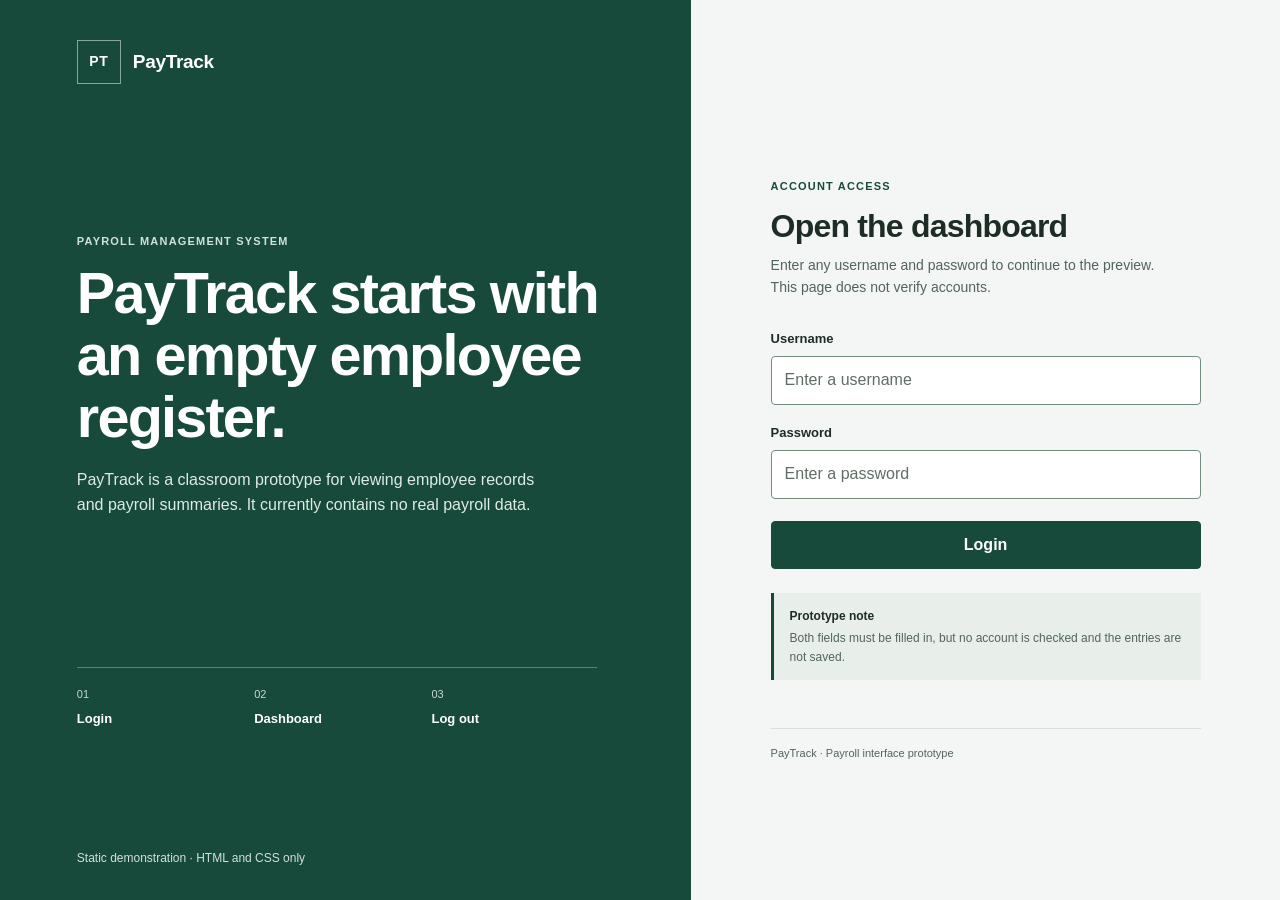
==== commit b864c6b0: "Make the login headline product-specific and enlarge the brand tap target" ====
--- a/index.html
+++ b/index.html
@@ -19,7 +19,7 @@
 
             <div class="intro-copy">
                 <p class="eyebrow">PAYROLL MANAGEMENT SYSTEM</p>
-                <h1 id="intro-title">A payroll workspace built around the records.</h1>
+                <h1 id="intro-title">PayTrack starts with an empty employee register.</h1>
                 <p>PayTrack is a classroom prototype for viewing employee records and payroll summaries. It currently contains no real payroll data.</p>
             </div>
 
--- a/style.css
+++ b/style.css
@@ -8,7 +8,8 @@
     --muted: #52645b;
     --line: #d7e1da;
     --soft: #e8efea;
-    --focus: #d79a32;
+    --focus: #174a3a;
+    --focus-dark: #f6c75e;
     --space-1: 4px;
     --space-2: 8px;
     --space-3: 12px;
@@ -49,6 +50,11 @@
 input:focus-visible {
     outline: 3px solid var(--focus);
     outline-offset: 3px;
+}
+
+.login-intro a:focus-visible,
+.sidebar a:focus-visible {
+    outline-color: var(--focus-dark);
 }
 
 ::selection {
@@ -213,14 +219,14 @@
     width: 100%;
     min-height: 48px;
     padding: 11px 13px;
-    border: 1px solid #b8c8be;
+    border: 1px solid #748e7e;
     border-radius: 4px;
     color: var(--ink);
     background: var(--surface);
 }
 
 .form-field input::placeholder {
-    color: #64756c;
+    color: #5f6e65;
     opacity: 1;
 }
 
@@ -281,6 +287,10 @@
     padding: 28px 20px 22px;
     color: #ffffff;
     background: var(--green);
+}
+
+.sidebar-brand {
+    min-height: 44px;
 }
 
 .sidebar-mark {
@@ -550,6 +560,9 @@
 }
 
 .dashboard-footer a {
+    min-height: 44px;
+    display: inline-flex;
+    align-items: center;
     color: var(--green);
     font-weight: 700;
     text-decoration: underline;
@@ -630,6 +643,8 @@
     }
 
     .page-heading {
+        flex-direction: column;
+        gap: 12px;
         margin-bottom: 36px;
         padding: 0 0 22px;
     }
@@ -650,6 +665,27 @@
         text-align: left;
     }
 
+    .table-shell table {
+        min-width: 0;
+        table-layout: fixed;
+    }
+
+    .table-shell th {
+        padding: 12px 6px;
+        font-size: 9px;
+        overflow-wrap: anywhere;
+    }
+
+    .empty-state {
+        min-height: 120px;
+        padding: 20px 16px;
+        gap: 12px;
+    }
+
+    .empty-state p {
+        font-size: 11px;
+    }
+
     .payroll-empty {
         grid-template-columns: 1fr;
         gap: 20px;
